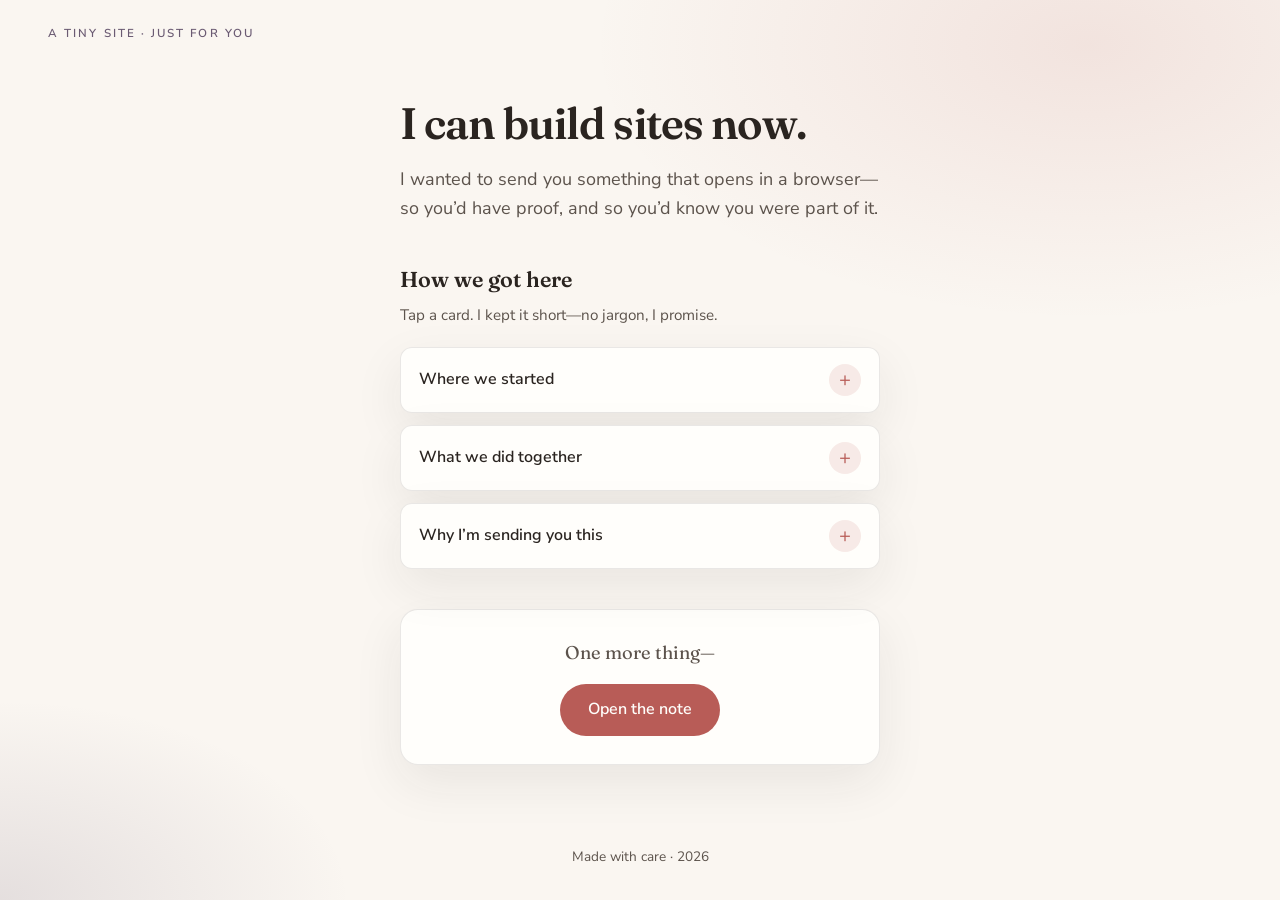
==== index.html @ 1b9e3b50 "Personal page: story cards, reveal note, warm styling Made-with: Cursor" ====
<!DOCTYPE html>
<html lang="en">
  <head>
    <meta charset="utf-8" />
    <meta name="viewport" content="width=device-width, initial-scale=1" />
    <title>For you</title>
    <meta
      name="description"
      content="A small page made with love — open the cards to read the story."
    />
    <link rel="stylesheet" href="styles.css" />
    <link rel="preconnect" href="https://fonts.googleapis.com" />
    <link rel="preconnect" href="https://fonts.gstatic.com" crossorigin />
    <link
      href="https://fonts.googleapis.com/css2?family=Fraunces:ital,opsz,wght@0,9..144,400;0,9..144,600;1,9..144,400&family=Nunito+Sans:ital,opsz,wght@0,6..12,400;0,6..12,600;1,6..12,400&display=swap"
      rel="stylesheet"
    />
  </head>
  <body>
    <a class="skip-link" href="#main">Skip to content</a>
    <div class="bg-blobs" aria-hidden="true"></div>

    <header class="site-header">
      <p class="eyebrow">A tiny site · just for you</p>
    </header>

    <main id="main" class="layout">
      <section class="hero card-in" aria-labelledby="hero-title">
        <h1 id="hero-title" class="hero-title">I can build sites now.</h1>
        <p class="lede">
          I wanted to send you something that opens in a browser—so you’d have
          proof, and so you’d know you were part of it.
        </p>
      </section>

      <section class="story" aria-labelledby="story-title">
        <h2 id="story-title" class="section-title">How we got here</h2>
        <p class="section-intro">
          Tap a card. I kept it short—no jargon, I promise.
        </p>

        <div class="cards">
          <article class="story-card">
            <button
              type="button"
              class="story-card__toggle"
              aria-expanded="false"
              aria-controls="panel-1"
              id="btn-1"
            >
              <span class="story-card__label">Where we started</span>
              <span class="story-card__hint" aria-hidden="true">+</span>
            </button>
            <div
              class="story-card__panel"
              id="panel-1"
              role="region"
              aria-labelledby="btn-1"
              hidden
            >
              <p>
                I didn’t know the steps at first—just that I wanted a place
                online that was really mine. You helped me get the basics in
                order so my work wasn’t trapped on one machine.
              </p>
            </div>
          </article>

          <article class="story-card">
            <button
              type="button"
              class="story-card__toggle"
              aria-expanded="false"
              aria-controls="panel-2"
              id="btn-2"
            >
              <span class="story-card__label">What we did together</span>
              <span class="story-card__hint" aria-hidden="true">+</span>
            </button>
            <div
              class="story-card__panel"
              id="panel-2"
              role="region"
              aria-labelledby="btn-2"
              hidden
            >
              <p>
                We went slowly: saving things in the right place, connecting the
                pieces, checking that it actually worked. It felt fiddly
                sometimes—but every time we figured something out, the next step
                got easier.
              </p>
            </div>
          </article>

          <article class="story-card">
            <button
              type="button"
              class="story-card__toggle"
              aria-expanded="false"
              aria-controls="panel-3"
              id="btn-3"
            >
              <span class="story-card__label">Why I’m sending you this</span>
              <span class="story-card__hint" aria-hidden="true">+</span>
            </button>
            <div
              class="story-card__panel"
              id="panel-3"
              role="region"
              aria-labelledby="btn-3"
              hidden
            >
              <p>
                Because you didn’t need to care about the details to cheer me on.
                I wanted your link to be the first one that mattered—something
                you can open on your phone and know: <em>that’s real, and I did
                it.</em>
              </p>
            </div>
          </article>
        </div>
      </section>

      <section class="reveal-block card-in card-in--delay" aria-labelledby="reveal-label">
        <p id="reveal-label" class="reveal-block__prompt">One more thing—</p>
        <button type="button" class="btn-primary" id="reveal-btn">
          Open the note
        </button>
        <div class="reveal-block__message" id="reveal-message" hidden>
          <p>
            Thank you for being patient while I learned. The site is small, but
            the feeling behind it isn’t. I’m proud I can build this—and prouder
            that you’re the person I get to show.
          </p>
        </div>
      </section>
    </main>

    <footer class="site-footer">
      <p>Made with care · <span id="year"></span></p>
    </footer>

    <script src="script.js" defer></script>
  </body>
</html>
---- styles.css ----
:root {
  --bg: #faf6f1;
  --bg-card: #fffefb;
  --text: #2a2420;
  --text-soft: #5c534c;
  --accent: #b85c57;
  --accent-hover: #9a4744;
  --accent-faint: rgba(184, 92, 87, 0.12);
  --plum: #6b5b73;
  --border: rgba(42, 36, 32, 0.1);
  --radius: 18px;
  --radius-sm: 12px;
  --shadow: 0 18px 50px rgba(42, 36, 32, 0.08);
  --shadow-hover: 0 22px 60px rgba(42, 36, 32, 0.12);
  --font-sans: "Nunito Sans", system-ui, sans-serif;
  --font-display: "Fraunces", Georgia, serif;
}

@media (prefers-color-scheme: dark) {
  :root {
    --bg: #17141a;
    --bg-card: #1f1c24;
    --text: #f2ebe6;
    --text-soft: #b8aea5;
    --accent: #e8a09c;
    --accent-hover: #f0bcb8;
    --accent-faint: rgba(232, 160, 156, 0.12);
    --plum: #c4b8cc;
    --border: rgba(242, 235, 230, 0.12);
    --shadow: 0 20px 60px rgba(0, 0, 0, 0.35);
    --shadow-hover: 0 24px 70px rgba(0, 0, 0, 0.45);
  }
}

*,
*::before,
*::after {
  box-sizing: border-box;
}

html {
  font-family: var(--font-sans);
  line-height: 1.6;
  -webkit-font-smoothing: antialiased;
}

body {
  margin: 0;
  min-height: 100dvh;
  display: flex;
  flex-direction: column;
  color: var(--text);
  background: var(--bg);
  position: relative;
  overflow-x: hidden;
}

.bg-blobs {
  position: fixed;
  inset: 0;
  z-index: -1;
  background:
    radial-gradient(900px 500px at 85% 5%, var(--accent-faint), transparent 55%),
    radial-gradient(700px 400px at 0% 100%, rgba(107, 91, 115, 0.15), transparent 50%),
    var(--bg);
  pointer-events: none;
}

@media (prefers-color-scheme: dark) {
  .bg-blobs {
    background:
      radial-gradient(900px 500px at 85% 5%, var(--accent-faint), transparent 55%),
      radial-gradient(700px 400px at 0% 100%, rgba(196, 184, 204, 0.12), transparent 50%),
      var(--bg);
  }
}

.skip-link {
  position: absolute;
  left: -999px;
  top: 0.75rem;
  padding: 0.5rem 1rem;
  background: var(--accent);
  color: var(--bg);
  font-weight: 600;
  border-radius: 8px;
  z-index: 10;
}

.skip-link:focus {
  left: 0.75rem;
}

.site-header {
  padding: 1.5rem clamp(1.25rem, 4vw, 3rem) 0;
}

.eyebrow {
  margin: 0;
  font-size: 0.72rem;
  letter-spacing: 0.18em;
  text-transform: uppercase;
  color: var(--plum);
  font-weight: 600;
}

.layout {
  flex: 1;
  padding: clamp(1.5rem, 5vw, 3.5rem) clamp(1.25rem, 4vw, 3rem) 3rem;
  max-width: 36rem;
  margin: 0 auto;
  width: 100%;
}

.hero {
  margin-bottom: 2.5rem;
}

.hero-title {
  margin: 0 0 1rem;
  font-family: var(--font-display);
  font-size: clamp(2rem, 6vw, 2.75rem);
  font-weight: 600;
  line-height: 1.15;
  letter-spacing: -0.02em;
  color: var(--text);
}

.lede {
  margin: 0;
  font-size: 1.125rem;
  color: var(--text-soft);
}

.section-title {
  margin: 0 0 0.35rem;
  font-family: var(--font-display);
  font-size: 1.35rem;
  font-weight: 600;
}

.section-intro {
  margin: 0 0 1.25rem;
  font-size: 0.95rem;
  color: var(--text-soft);
}

.cards {
  display: flex;
  flex-direction: column;
  gap: 0.75rem;
}

.story-card {
  border-radius: var(--radius-sm);
  border: 1px solid var(--border);
  background: var(--bg-card);
  box-shadow: var(--shadow);
  overflow: hidden;
  transition: box-shadow 0.25s ease, transform 0.2s ease;
}

.story-card:has(.story-card__toggle[aria-expanded="true"]) {
  box-shadow: var(--shadow-hover);
}

.story-card__toggle {
  width: 100%;
  display: flex;
  align-items: center;
  justify-content: space-between;
  gap: 1rem;
  padding: 1rem 1.15rem;
  margin: 0;
  border: none;
  background: transparent;
  color: var(--text);
  font: inherit;
  text-align: left;
  cursor: pointer;
  transition: background 0.2s ease;
}

.story-card__toggle:hover {
  background: var(--accent-faint);
}

.story-card__toggle:focus-visible {
  outline: 2px solid var(--accent);
  outline-offset: -2px;
}

.story-card__label {
  font-weight: 600;
  font-size: 1rem;
}

.story-card__hint {
  flex-shrink: 0;
  width: 2rem;
  height: 2rem;
  display: grid;
  place-items: center;
  border-radius: 999px;
  background: var(--accent-faint);
  color: var(--accent);
  font-size: 1.25rem;
  font-weight: 400;
  line-height: 1;
  transition: transform 0.25s ease;
}

.story-card__toggle[aria-expanded="true"] .story-card__hint {
  transform: rotate(45deg);
}

.story-card__panel {
  padding: 0 1.15rem 1.15rem;
  border-top: 1px solid var(--border);
}

.story-card__panel[hidden] {
  display: none;
}

.story-card__panel p {
  margin: 0.9rem 0 0;
  font-size: 0.98rem;
  color: var(--text-soft);
}

.story-card__panel p em {
  color: var(--text);
  font-style: italic;
}

.reveal-block {
  margin-top: 2.5rem;
  padding: 1.75rem;
  border-radius: var(--radius);
  border: 1px solid var(--border);
  background: var(--bg-card);
  box-shadow: var(--shadow);
  text-align: center;
}

.reveal-block__prompt {
  margin: 0 0 1rem;
  font-family: var(--font-display);
  font-size: 1.15rem;
  color: var(--text-soft);
}

.btn-primary {
  display: inline-flex;
  align-items: center;
  justify-content: center;
  padding: 0.85rem 1.75rem;
  border: none;
  border-radius: 999px;
  background: var(--accent);
  color: #fffefb;
  font: inherit;
  font-weight: 600;
  font-size: 1rem;
  cursor: pointer;
  transition: background 0.2s ease, transform 0.15s ease;
}

.btn-primary:hover {
  background: var(--accent-hover);
}

.btn-primary:focus-visible {
  outline: 2px solid var(--accent);
  outline-offset: 3px;
}

.btn-primary:active {
  transform: scale(0.98);
}

.reveal-block__message {
  margin-top: 1.25rem;
  text-align: left;
}

.reveal-block__message[hidden] {
  display: none;
}

.reveal-block__message p {
  margin: 0;
  font-size: 1.05rem;
  color: var(--text-soft);
  line-height: 1.65;
}

.site-footer {
  padding: 1.5rem clamp(1.25rem, 4vw, 3rem) 2rem;
  text-align: center;
}

.site-footer p {
  margin: 0;
  font-size: 0.85rem;
  color: var(--text-soft);
}

@media (prefers-reduced-motion: reduce) {
  .story-card,
  .story-card__hint,
  .btn-primary {
    transition: none;
  }

  .card-in {
    animation: none;
    opacity: 1;
    transform: none;
  }
}

.card-in {
  animation: rise-in 0.7s ease backwards;
}

.card-in--delay {
  animation-delay: 0.12s;
}

@keyframes rise-in {
  from {
    opacity: 0;
    transform: translateY(12px);
  }
  to {
    opacity: 1;
    transform: translateY(0);
  }
}
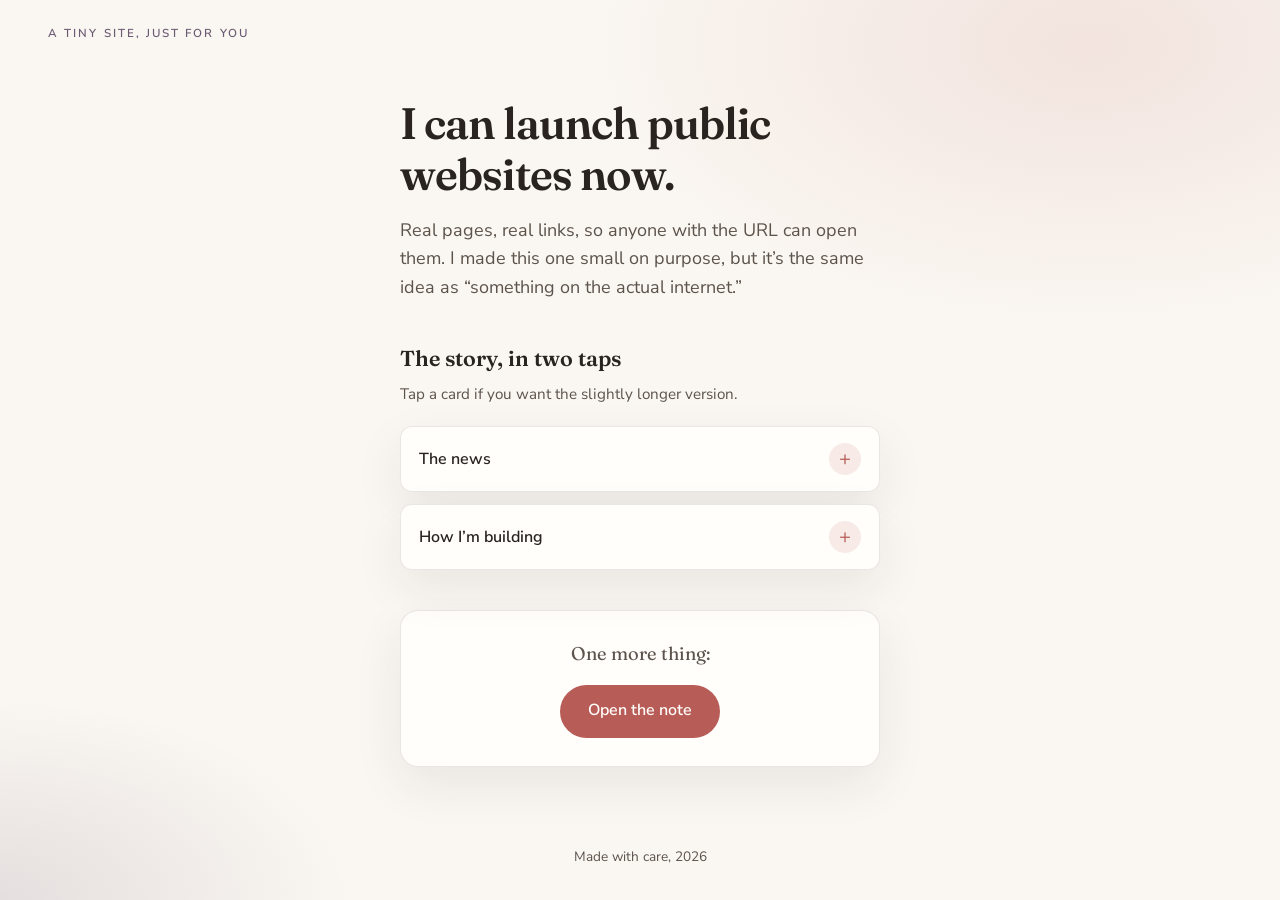
==== commit 93cc8296: "Public copy: remove em dashes per project rules Made-with: Cursor" ====
--- a/index.html
+++ b/index.html
@@ -6,7 +6,7 @@
     <title>For you</title>
     <meta
       name="description"
-      content="A small page made with love — open the cards to read the story."
+      content="News: public websites, and how I build now. Tap the cards."
     />
     <link rel="stylesheet" href="styles.css" />
     <link rel="preconnect" href="https://fonts.googleapis.com" />
@@ -21,22 +21,23 @@
     <div class="bg-blobs" aria-hidden="true"></div>
 
     <header class="site-header">
-      <p class="eyebrow">A tiny site · just for you</p>
+      <p class="eyebrow">A tiny site, just for you</p>
     </header>
 
     <main id="main" class="layout">
       <section class="hero card-in" aria-labelledby="hero-title">
-        <h1 id="hero-title" class="hero-title">I can build sites now.</h1>
+        <h1 id="hero-title" class="hero-title">I can launch public websites now.</h1>
         <p class="lede">
-          I wanted to send you something that opens in a browser—so you’d have
-          proof, and so you’d know you were part of it.
+          Real pages, real links, so anyone with the URL can open them. I made this
+          one small on purpose, but it’s the same idea as “something on the
+          actual internet.”
         </p>
       </section>
 
       <section class="story" aria-labelledby="story-title">
-        <h2 id="story-title" class="section-title">How we got here</h2>
+        <h2 id="story-title" class="section-title">The story, in two taps</h2>
         <p class="section-intro">
-          Tap a card. I kept it short—no jargon, I promise.
+          Tap a card if you want the slightly longer version.
         </p>
 
         <div class="cards">
@@ -48,7 +49,7 @@
               aria-controls="panel-1"
               id="btn-1"
             >
-              <span class="story-card__label">Where we started</span>
+              <span class="story-card__label">The news</span>
               <span class="story-card__hint" aria-hidden="true">+</span>
             </button>
             <div
@@ -59,9 +60,9 @@
               hidden
             >
               <p>
-                I didn’t know the steps at first—just that I wanted a place
-                online that was really mine. You helped me get the basics in
-                order so my work wasn’t trapped on one machine.
+                I can create and publish <strong>public</strong> sites (pages
+                that live outside my laptop, with a shareable link). That’s new
+                for me, and it’s what I wanted you to see first.
               </p>
             </div>
           </article>
@@ -74,7 +75,7 @@
               aria-controls="panel-2"
               id="btn-2"
             >
-              <span class="story-card__label">What we did together</span>
+              <span class="story-card__label">How I’m building</span>
               <span class="story-card__hint" aria-hidden="true">+</span>
             </button>
             <div
@@ -85,37 +86,10 @@
               hidden
             >
               <p>
-                We went slowly: saving things in the right place, connecting the
-                pieces, checking that it actually worked. It felt fiddly
-                sometimes—but every time we figured something out, the next step
-                got easier.
-              </p>
-            </div>
-          </article>
-
-          <article class="story-card">
-            <button
-              type="button"
-              class="story-card__toggle"
-              aria-expanded="false"
-              aria-controls="panel-3"
-              id="btn-3"
-            >
-              <span class="story-card__label">Why I’m sending you this</span>
-              <span class="story-card__hint" aria-hidden="true">+</span>
-            </button>
-            <div
-              class="story-card__panel"
-              id="panel-3"
-              role="region"
-              aria-labelledby="btn-3"
-              hidden
-            >
-              <p>
-                Because you didn’t need to care about the details to cheer me on.
-                I wanted your link to be the first one that mattered—something
-                you can open on your phone and know: <em>that’s real, and I did
-                it.</em>
+                I work alongside AI tools now: things like <strong>Cursor</strong>
+                and <strong>Claude</strong>, almost like teammates in the editor.
+                They help me draft, explore options, and catch dumb mistakes;
+                I still decide what ships. It’s faster, and honestly more fun.
               </p>
             </div>
           </article>
@@ -123,22 +97,18 @@
       </section>
 
       <section class="reveal-block card-in card-in--delay" aria-labelledby="reveal-label">
-        <p id="reveal-label" class="reveal-block__prompt">One more thing—</p>
+        <p id="reveal-label" class="reveal-block__prompt">One more thing:</p>
         <button type="button" class="btn-primary" id="reveal-btn">
           Open the note
         </button>
         <div class="reveal-block__message" id="reveal-message" hidden>
-          <p>
-            Thank you for being patient while I learned. The site is small, but
-            the feeling behind it isn’t. I’m proud I can build this—and prouder
-            that you’re the person I get to show.
-          </p>
+          <p>Any ideas what we want to build now?</p>
         </div>
       </section>
     </main>
 
     <footer class="site-footer">
-      <p>Made with care · <span id="year"></span></p>
+      <p>Made with care, <span id="year"></span></p>
     </footer>
 
     <script src="script.js" defer></script>
